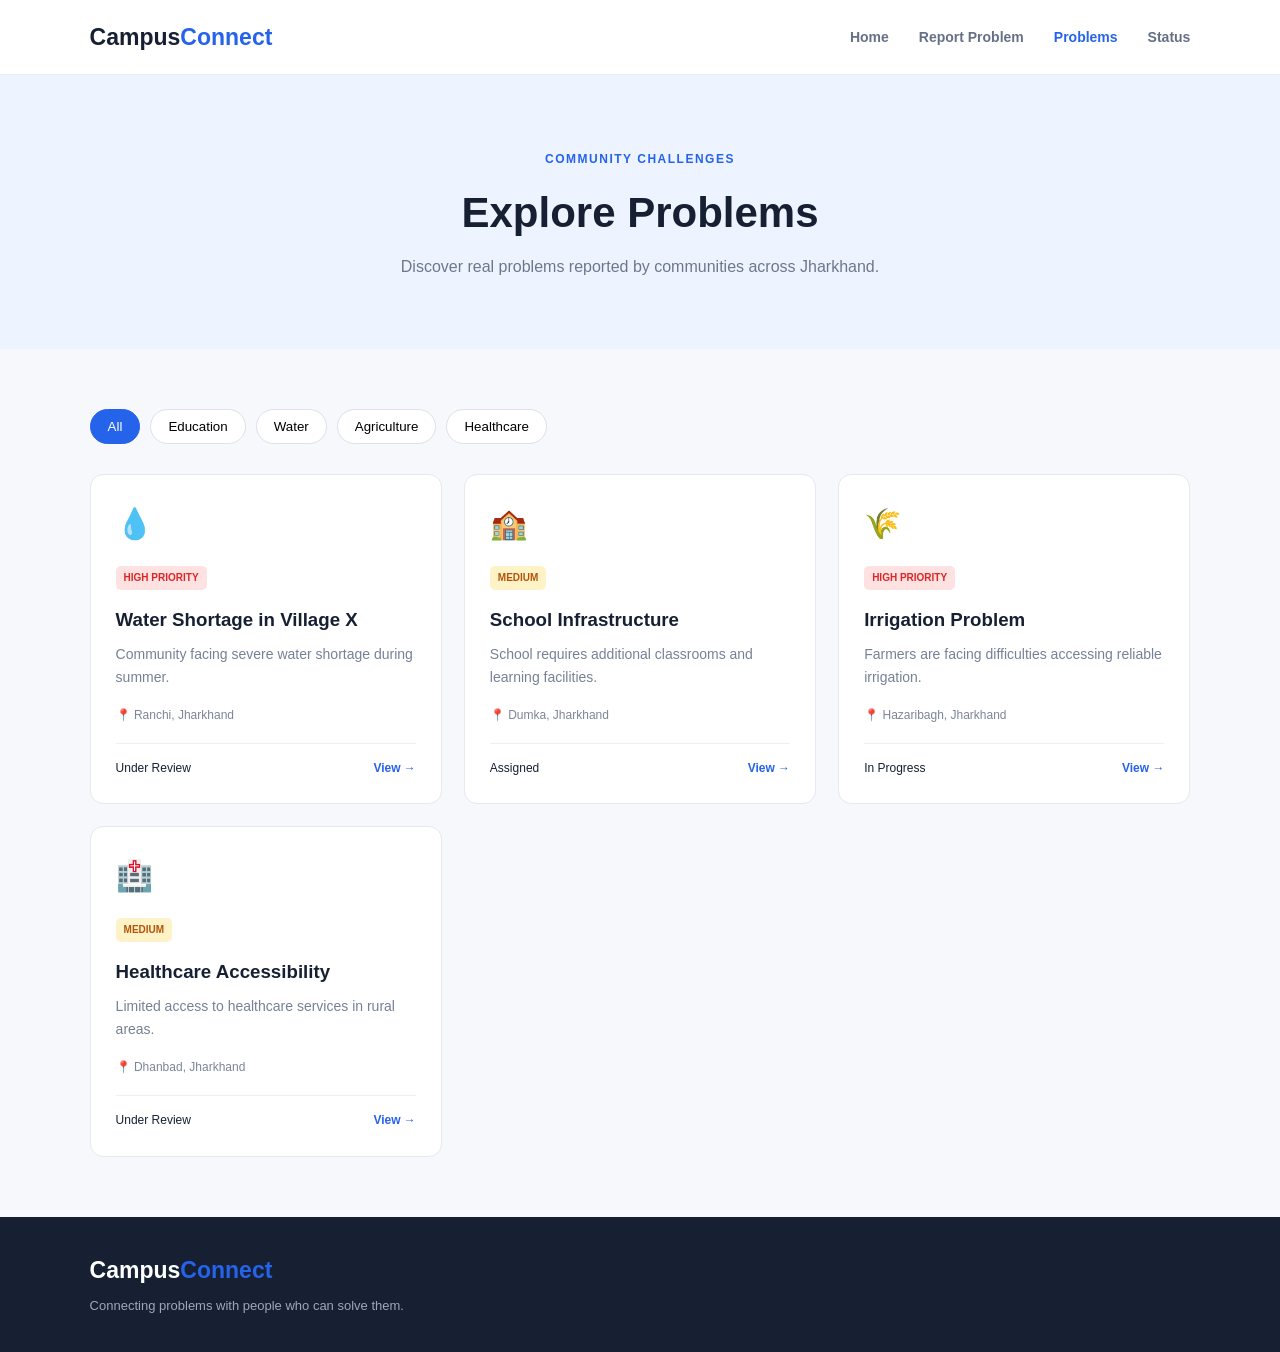
==== problems.html @ d4676822 "Frontend" ====
<!DOCTYPE html>
<html lang="en">
<head>
    <meta charset="UTF-8">
    <meta name="viewport" content="width=device-width, initial-scale=1.0">
    <title>Problems | CampusConnect</title>
    <link rel="stylesheet" href="css/style.css">
    <script src="js/common.js"></script>
<script src="js/problems.js"></script>
</head>

<body>

<header class="navbar">

    <div class="logo">Campus<span>Connect</span></div>

    <nav>
        <a href="index.html">Home</a>
        <a href="report.html">Report Problem</a>
        <a href="problems.html" class="active">Problems</a>
        <a href="status.html">Status</a>
    </nav>

</header>


<section class="page-header">

    <span>COMMUNITY CHALLENGES</span>

    <h1>Explore Problems</h1>

    <p>
        Discover real problems reported by communities
        across Jharkhand.
    </p>

</section>


<section class="problem-section">

    <div class="filter-bar">

        <button class="filter active-filter">All</button>
        <button class="filter">Education</button>
        <button class="filter">Water</button>
        <button class="filter">Agriculture</button>
        <button class="filter">Healthcare</button>

    </div>


    <div class="problem-grid">


        <div class="problem-card">

            <div class="problem-icon water">💧</div>

            <span class="priority high-bg">HIGH PRIORITY</span>

            <h3>Water Shortage in Village X</h3>

            <p>
                Community facing severe water
                shortage during summer.
            </p>

            <div class="problem-meta">
                📍 Ranchi, Jharkhand
            </div>

            <div class="problem-footer">
                <span>Under Review</span>
                <a href="details.html">View →</a>
            </div>

        </div>


        <div class="problem-card">

            <div class="problem-icon education">🏫</div>

            <span class="priority medium-bg">MEDIUM</span>

            <h3>School Infrastructure</h3>

            <p>
                School requires additional classrooms
                and learning facilities.
            </p>

            <div class="problem-meta">
                📍 Dumka, Jharkhand
            </div>

            <div class="problem-footer">
                <span>Assigned</span>
                <a href="details.html">View →</a>
            </div>

        </div>


        <div class="problem-card">

            <div class="problem-icon agriculture">🌾</div>

            <span class="priority high-bg">HIGH PRIORITY</span>

            <h3>Irrigation Problem</h3>

            <p>
                Farmers are facing difficulties
                accessing reliable irrigation.
            </p>

            <div class="problem-meta">
                📍 Hazaribagh, Jharkhand
            </div>

            <div class="problem-footer">
                <span>In Progress</span>
                <a href="details.html">View →</a>
            </div>

        </div>


        <div class="problem-card">

            <div class="problem-icon health">🏥</div>

            <span class="priority medium-bg">MEDIUM</span>

            <h3>Healthcare Accessibility</h3>

            <p>
                Limited access to healthcare
                services in rural areas.
            </p>

            <div class="problem-meta">
                📍 Dhanbad, Jharkhand
            </div>

            <div class="problem-footer">
                <span>Under Review</span>
                <a href="details.html">View →</a>
            </div>

        </div>

    </div>

</section>


<footer>
    <div class="logo">Campus<span>Connect</span></div>
    <p>Connecting problems with people who can solve them.</p>
</footer>

</body>
</html>
---- css/style.css ----
* {
    margin: 0;
    padding: 0;
    box-sizing: border-box;
}

body {
    font-family: Arial, sans-serif;
    background: #f6f8fc;
    color: #172033;
    line-height: 1.6;
}

a {
    text-decoration: none;
    color: inherit;
}


/* ================= NAVBAR ================= */

.navbar {
    height: 75px;
    padding: 0 7%;
    background: white;
    display: flex;
    align-items: center;
    justify-content: space-between;
    border-bottom: 1px solid #e8ebf2;
}

.logo {
    font-size: 23px;
    font-weight: 800;
}

.logo span {
    color: #2563eb;
}

nav {
    display: flex;
    gap: 30px;
}

nav a {
    color: #657086;
    font-size: 14px;
    font-weight: 600;
}

nav a:hover,
nav a.active {
    color: #2563eb;
}

.nav-btn {
    background: #2563eb;
    color: white;
    padding: 11px 18px;
    border-radius: 8px;
    font-size: 14px;
    font-weight: 600;
}


/* ================= BUTTONS ================= */

.primary-btn {
    display: inline-block;
    background: #2563eb;
    color: white;
    padding: 13px 22px;
    border-radius: 8px;
    border: none;
    font-size: 14px;
    font-weight: 700;
    cursor: pointer;
}

.primary-btn:hover {
    background: #1d4ed8;
}

.secondary-btn {
    display: inline-block;
    background: white;
    color: #172033;
    padding: 13px 22px;
    border-radius: 8px;
    border: 1px solid #dce1ea;
    font-size: 14px;
    font-weight: 700;
}


/* ================= HERO ================= */

.hero {
    min-height: 560px;
    padding: 80px 7%;
    display: flex;
    align-items: center;
    justify-content: space-between;
    gap: 60px;
    background: #eef4ff;
}

.hero-content {
    max-width: 650px;
}

.badge {
    display: inline-block;
    background: #dce9ff;
    color: #2563eb;
    padding: 7px 13px;
    border-radius: 20px;
    font-size: 12px;
    font-weight: 700;
    margin-bottom: 20px;
}

.hero h1 {
    font-size: 55px;
    line-height: 1.1;
    margin-bottom: 22px;
}

.hero h1 span {
    display: block;
    color: #2563eb;
}

.hero p {
    max-width: 580px;
    color: #657086;
    font-size: 17px;
    margin-bottom: 30px;
}

.hero-buttons {
    display: flex;
    gap: 12px;
}


/* ================= HERO CARD ================= */

.hero-card {
    width: 360px;
    background: white;
    padding: 28px;
    border-radius: 16px;
    box-shadow: 0 15px 45px rgba(25, 45, 80, 0.1);
}

.card-top {
    display: flex;
    justify-content: space-between;
    font-size: 12px;
    color: #788297;
}

.status-dot {
    color: #16a34a;
}

.hero-card h3 {
    margin-top: 25px;
    font-size: 24px;
}

.hero-card p {
    font-size: 14px;
    margin: 8px 0 20px;
}

.mini-info {
    display: flex;
    gap: 50px;
    padding: 15px 0;
    border-top: 1px solid #edf0f5;
    border-bottom: 1px solid #edf0f5;
}

.mini-info small,
.mini-info strong {
    display: block;
}

.mini-info small {
    color: #8992a5;
    font-size: 11px;
}

.high {
    color: #dc2626;
}

.card-link {
    display: inline-block;
    margin-top: 18px;
    color: #2563eb;
    font-size: 13px;
    font-weight: 700;
}


/* ================= STATS ================= */

.stats {
    padding: 35px 7%;
    background: white;
    display: grid;
    grid-template-columns: repeat(4, 1fr);
    gap: 20px;
}

.stat-card {
    text-align: center;
    border-right: 1px solid #e5e9f0;
}

.stat-card:last-child {
    border-right: none;
}

.stat-card h2 {
    color: #2563eb;
    font-size: 30px;
}

.stat-card p {
    color: #7b8497;
    font-size: 13px;
}


/* ================= SECTION ================= */

.how-section {
    padding: 90px 7%;
}

.section-heading {
    text-align: center;
    margin-bottom: 50px;
}

.section-heading span,
.page-header span,
.project-header span {
    color: #2563eb;
    font-size: 12px;
    font-weight: 800;
    letter-spacing: 1.5px;
}

.section-heading h2 {
    font-size: 35px;
    margin: 8px 0;
}

.section-heading p {
    color: #737d91;
}


/* ================= STEPS ================= */

.steps {
    display: grid;
    grid-template-columns: repeat(4, 1fr);
    gap: 20px;
}

.step-card {
    background: white;
    padding: 28px;
    border-radius: 12px;
    border: 1px solid #e5e9f0;
}

.step-number {
    color: #2563eb;
    font-size: 13px;
    font-weight: 800;
    margin-bottom: 20px;
}

.step-card h3 {
    margin-bottom: 8px;
}

.step-card p {
    color: #7b8497;
    font-size: 14px;
}


/* ================= CTA ================= */

.cta {
    margin: 20px 7% 80px;
    padding: 40px;
    background: #172033;
    color: white;
    border-radius: 16px;
    display: flex;
    justify-content: space-between;
    align-items: center;
}

.cta p {
    color: #aeb7c8;
    font-size: 14px;
}


/* ================= PAGE HEADER ================= */

.page-header {
    text-align: center;
    padding: 70px 20px;
    background: #eef4ff;
}

.page-header h1 {
    font-size: 42px;
    margin: 8px 0;
}

.page-header p {
    color: #6d778c;
    max-width: 600px;
    margin: auto;
}


/* ================= FORM ================= */

.form-section {
    padding: 60px 7%;
}

.form-card {
    max-width: 800px;
    margin: auto;
    background: white;
    padding: 40px;
    border-radius: 15px;
    border: 1px solid #e4e8f0;
}

.form-subtitle {
    color: #7c8598;
    margin-bottom: 30px;
}

.form-group {
    margin-bottom: 22px;
}

.form-group label {
    display: block;
    margin-bottom: 8px;
    font-size: 13px;
    font-weight: 700;
}

input,
textarea,
select {
    width: 100%;
    padding: 13px;
    border: 1px solid #dce1ea;
    border-radius: 8px;
    font-family: inherit;
    outline: none;
}

input:focus,
textarea:focus,
select:focus {
    border-color: #2563eb;
}

.form-row {
    display: grid;
    grid-template-columns: 1fr 1fr;
    gap: 20px;
}

.upload-box {
    border: 2px dashed #d8deea;
    padding: 30px;
    text-align: center;
    border-radius: 10px;
}

.upload-icon {
    font-size: 30px;
}

.upload-box p {
    color: #8992a5;
    font-size: 12px;
}

.priority-options {
    display: flex;
    gap: 30px;
}

.priority-options label {
    font-weight: normal;
}

.priority-options input {
    width: auto;
}

.submit-btn {
    margin-top: 10px;
}


/* ================= PROBLEMS ================= */

.problem-section {
    padding: 60px 7%;
}

.filter-bar {
    display: flex;
    gap: 10px;
    margin-bottom: 30px;
}

.filter {
    border: 1px solid #dce1ea;
    background: white;
    padding: 9px 17px;
    border-radius: 20px;
    cursor: pointer;
}

.active-filter {
    background: #2563eb;
    color: white;
    border-color: #2563eb;
}

.problem-grid {
    display: grid;
    grid-template-columns: repeat(3, 1fr);
    gap: 22px;
}

.problem-card {
    background: white;
    padding: 25px;
    border-radius: 13px;
    border: 1px solid #e4e8f0;
}

.problem-icon {
    font-size: 30px;
    margin-bottom: 15px;
}

.problem-card h3 {
    margin: 15px 0 8px;
}

.problem-card p {
    color: #778196;
    font-size: 14px;
}

.priority {
    display: inline-block;
    padding: 4px 8px;
    border-radius: 5px;
    font-size: 10px;
    font-weight: 800;
}

.high-bg {
    background: #fee2e2;
    color: #dc2626;
}

.medium-bg {
    background: #fef3c7;
    color: #b45309;
}

.problem-meta {
    color: #7c8598;
    font-size: 12px;
    margin: 18px 0;
}

.problem-footer {
    padding-top: 15px;
    border-top: 1px solid #edf0f5;
    display: flex;
    justify-content: space-between;
    font-size: 12px;
}

.problem-footer a {
    color: #2563eb;
    font-weight: 700;
}


/* ================= DETAILS ================= */

.details-section {
    padding: 70px 7%;
    display: grid;
    grid-template-columns: 2fr 1fr;
    gap: 30px;
}

.details-main h1 {
    font-size: 42px;
    margin: 15px 0 5px;
}

.location {
    color: #737d91;
}

.details-card,
.status-card {
    background: white;
    border: 1px solid #e4e8f0;
    border-radius: 13px;
    padding: 28px;
    margin-top: 25px;
}

.details-card p {
    color: #697388;
}

.team-box {
    display: grid;
    gap: 20px;
    margin-top: 20px;
}

.team-box small,
.team-box strong {
    display: block;
}

.team-box small {
    color: #8a93a6;
    font-size: 11px;
}

.timeline {
    margin-top: 25px;
}

.timeline-item {
    display: flex;
    gap: 15px;
    margin-bottom: 25px;
}

.timeline-item > span {
    width: 28px;
    height: 28px;
    border-radius: 50%;
    background: #edf0f5;
    display: flex;
    align-items: center;
    justify-content: center;
    font-size: 12px;
}

.timeline-item.completed > span {
    background: #dcfce7;
    color: #16a34a;
}

.timeline-item strong,
.timeline-item small {
    display: block;
}

.timeline-item small {
    color: #8992a5;
}


/* ================= DASHBOARD ================= */

.dashboard {
    padding: 50px 7%;
    display: grid;
    grid-template-columns: repeat(4, 1fr);
    gap: 20px;
}

.dashboard-card {
    background: white;
    padding: 25px;
    border-radius: 12px;
    border: 1px solid #e4e8f0;
}

.dashboard-card span {
    color: #7b8497;
    font-size: 13px;
}

.dashboard-card h2 {
    font-size: 32px;
    color: #2563eb;
}

.project-section {
    margin: 0 7% 70px;
    background: white;
    border: 1px solid #e4e8f0;
    border-radius: 14px;
    padding: 35px;
}

.project-header {
    display: flex;
    justify-content: space-between;
    align-items: center;
}

.status-badge {
    background: #dbeafe;
    color: #2563eb;
    padding: 7px 12px;
    border-radius: 20px;
    font-size: 12px;
    font-weight: 700;
}

.progress-bar {
    height: 9px;
    background: #e9edf4;
    border-radius: 10px;
    margin-top: 30px;
}

.progress {
    width: 60%;
    height: 100%;
    background: #2563eb;
    border-radius: 10px;
}

.progress-text {
    color: #778196;
    font-size: 12px;
    margin-top: 8px;
}

.project-steps {
    display: grid;
    grid-template-columns: repeat(5, 1fr);
    margin-top: 40px;
}

.project-step strong,
.project-step span {
    display: block;
}

.project-step strong {
    color: #9aa3b4;
}

.project-step.completed strong,
.project-step.current strong {
    color: #2563eb;
}

.project-step span {
    font-size: 13px;
    margin-top: 5px;
}


/* ================= FOOTER ================= */

footer {
    padding: 35px 7%;
    background: #172033;
    color: white;
}

footer p {
    color: #9da7b9;
    margin-top: 8px;
    font-size: 13px;
}


/* ================= RESPONSIVE ================= */

@media (max-width: 900px) {

    .hero {
        flex-direction: column;
        align-items: flex-start;
    }

    .hero h1 {
        font-size: 42px;
    }

    .stats,
    .steps,
    .problem-grid,
    .dashboard {
        grid-template-columns: repeat(2, 1fr);
    }

    .details-section {
        grid-template-columns: 1fr;
    }

    nav {
        display: none;
    }
}


@media (max-width: 600px) {

    .navbar {
        padding: 0 5%;
    }

    .nav-btn {
        display: none;
    }

    .hero,
    .how-section,
    .problem-section,
    .form-section,
    .details-section {
        padding-left: 5%;
        padding-right: 5%;
    }

    .stats,
    .steps,
    .problem-grid,
    .dashboard,
    .form-row {
        grid-template-columns: 1fr;
    }

    .hero-card {
        width: 100%;
    }

    .cta {
        margin-left: 5%;
        margin-right: 5%;
        flex-direction: column;
        gap: 20px;
        align-items: flex-start;
    }

    .project-section {
        margin-left: 5%;
        margin-right: 5%;
    }

    .project-steps {
        grid-template-columns: 1fr;
        gap: 15px;
    }
}
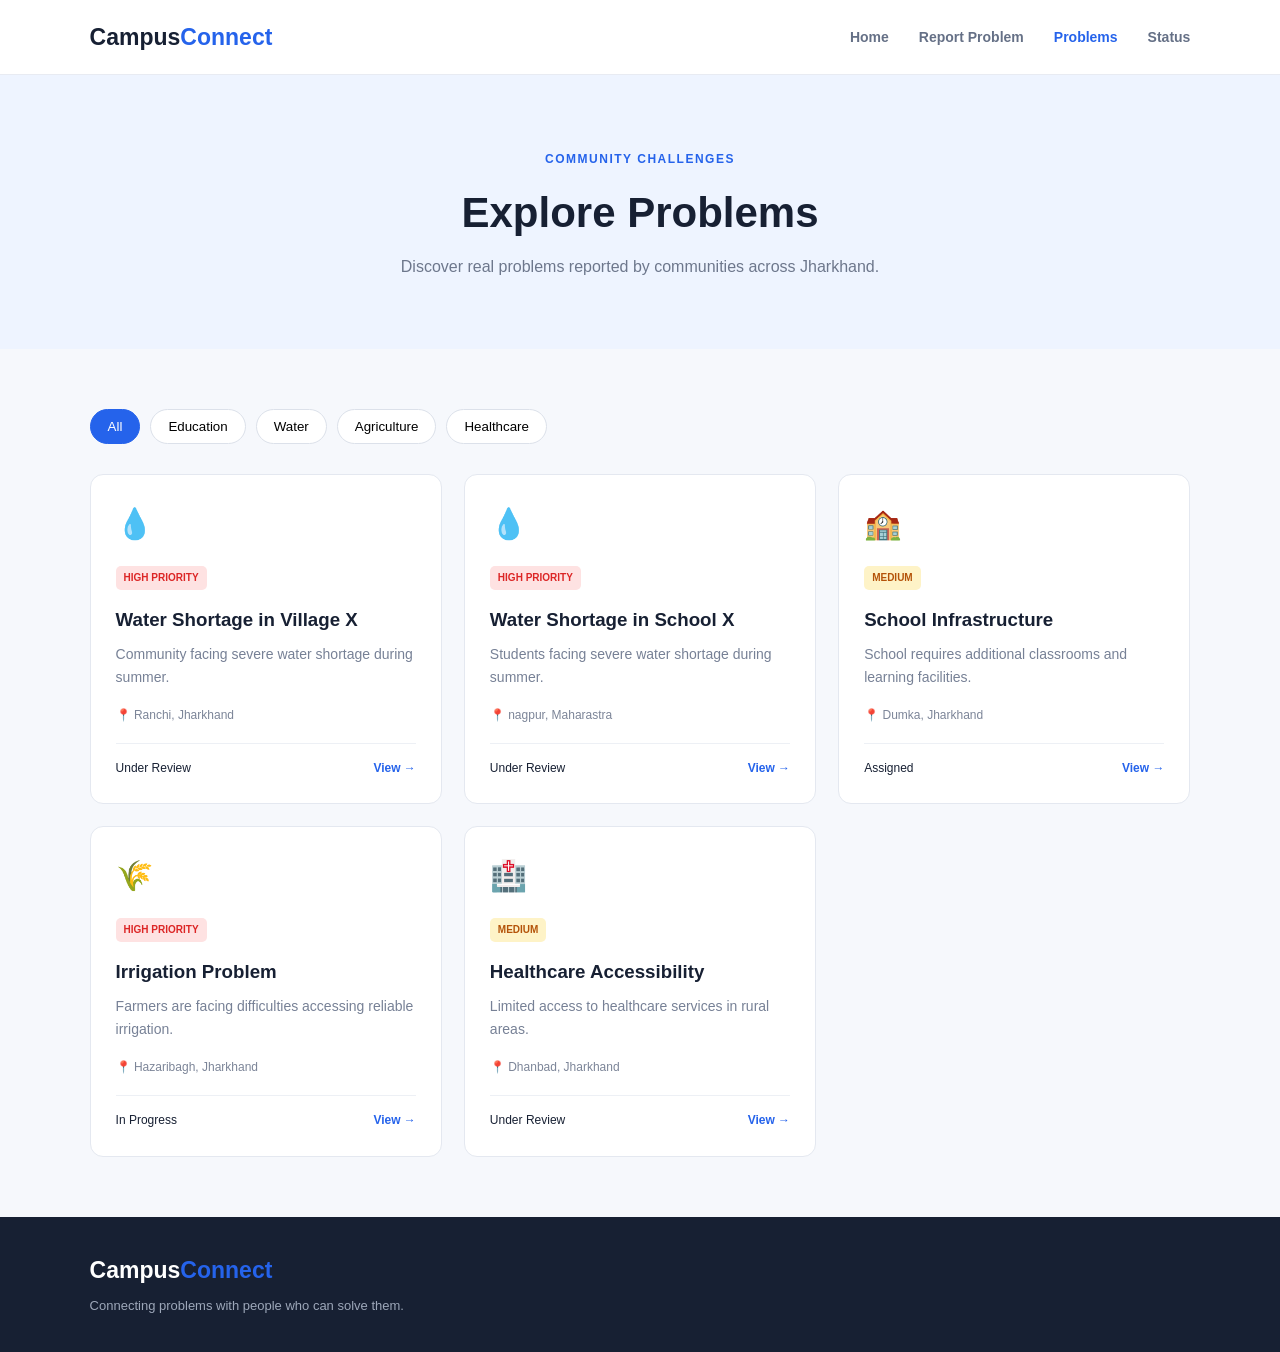
==== commit 6c8fa519: "update one coloum" ====
--- a/problems.html
+++ b/problems.html
@@ -70,6 +70,29 @@
 
             <div class="problem-meta">
                 📍 Ranchi, Jharkhand
+            </div>
+
+            <div class="problem-footer">
+                <span>Under Review</span>
+                <a href="details.html">View →</a>
+            </div>
+
+        </div>
+         <div class="problem-card">
+
+            <div class="problem-icon water">💧</div>
+
+            <span class="priority high-bg">HIGH PRIORITY</span>
+
+            <h3>Water Shortage in School  X</h3>
+
+            <p>
+                Students facing severe water
+                shortage during summer.
+            </p>
+
+            <div class="problem-meta">
+                📍 nagpur, Maharastra
             </div>
 
             <div class="problem-footer">
@@ -165,4 +188,4 @@
 </footer>
 
 </body>
-</html>+</html>
